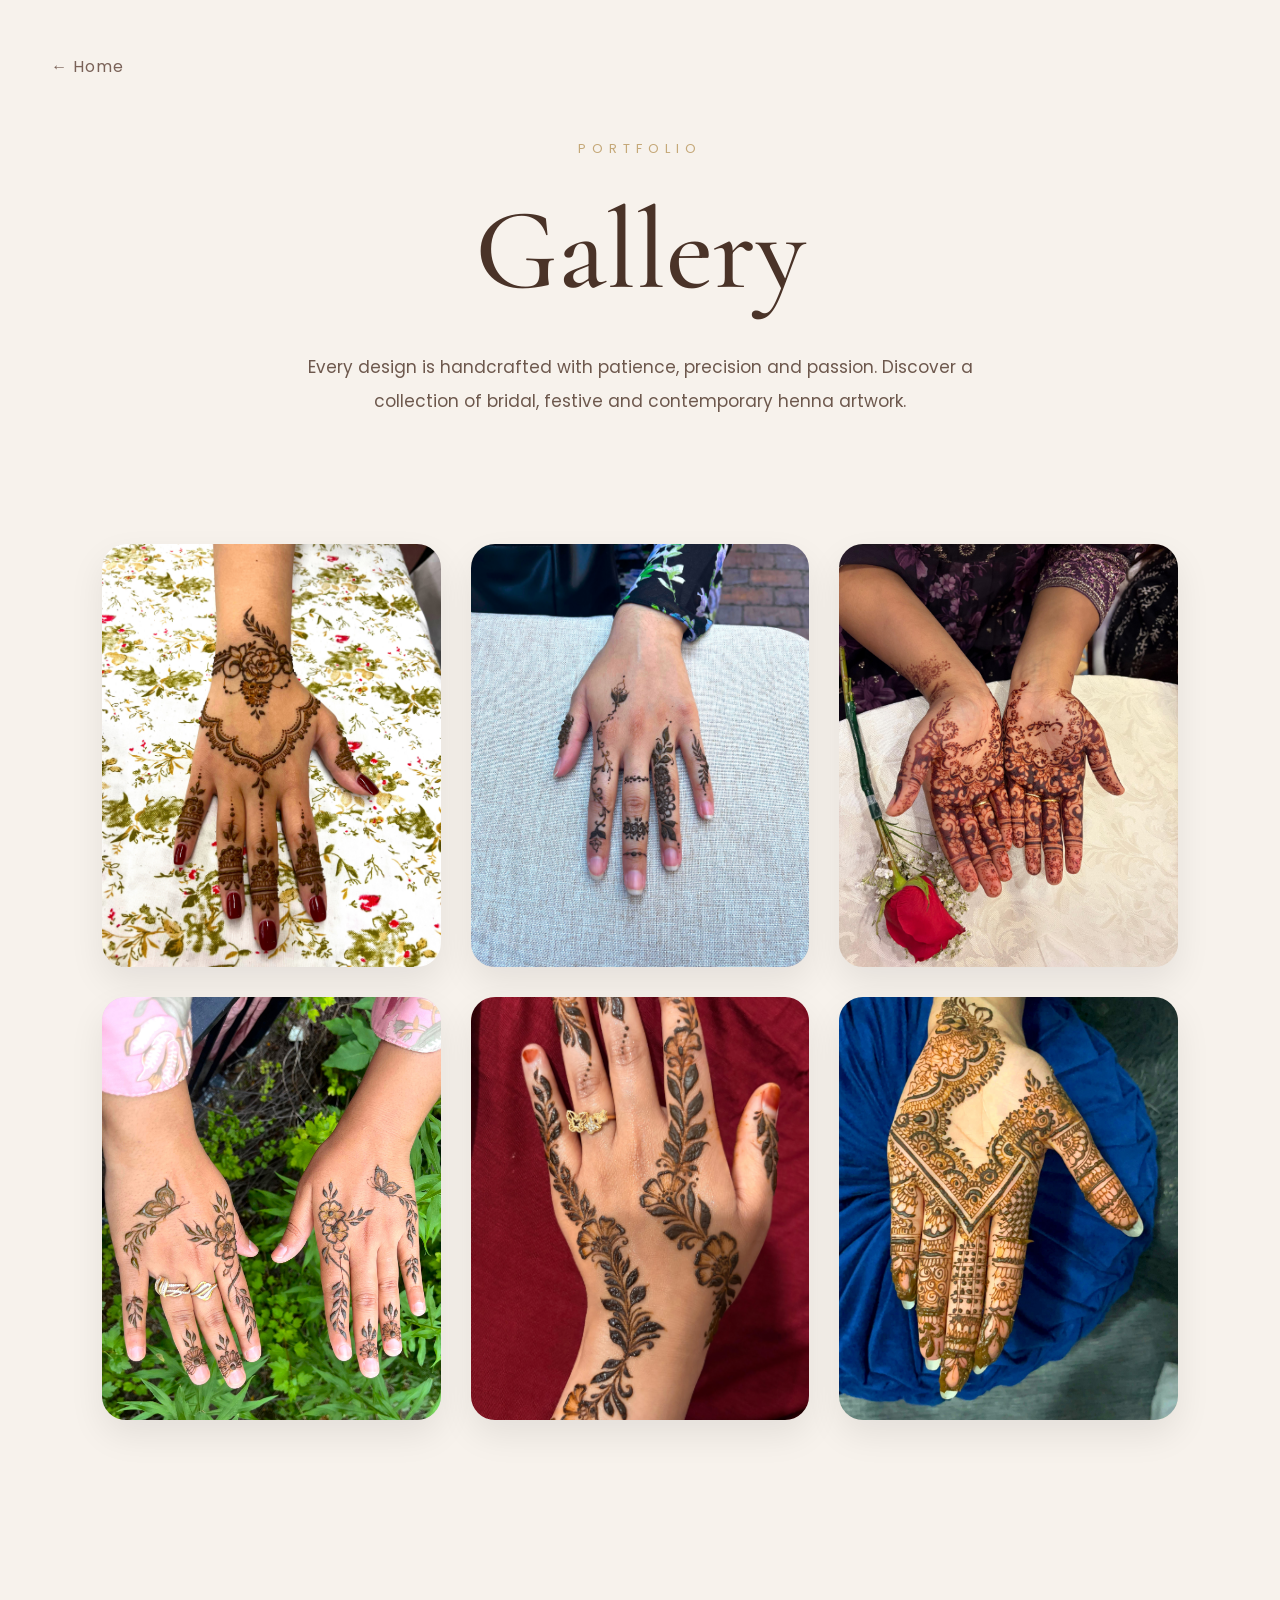
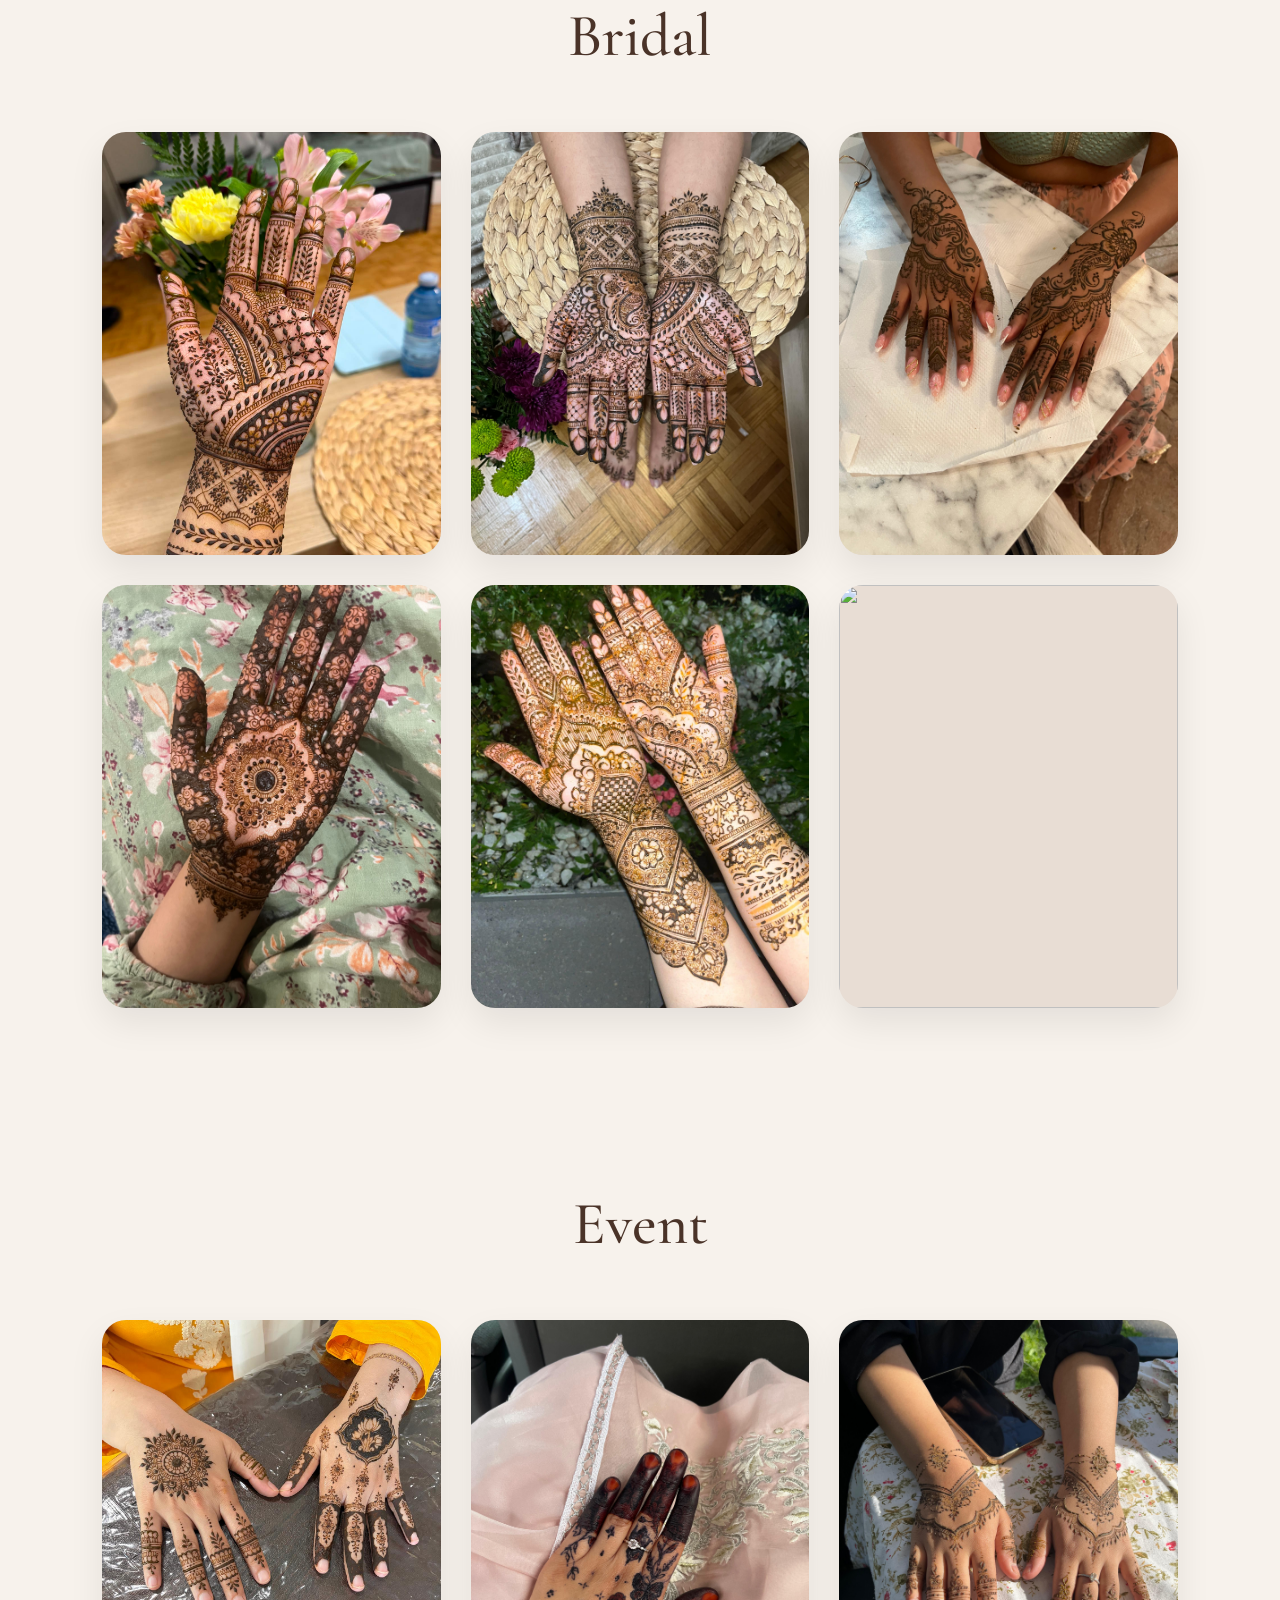
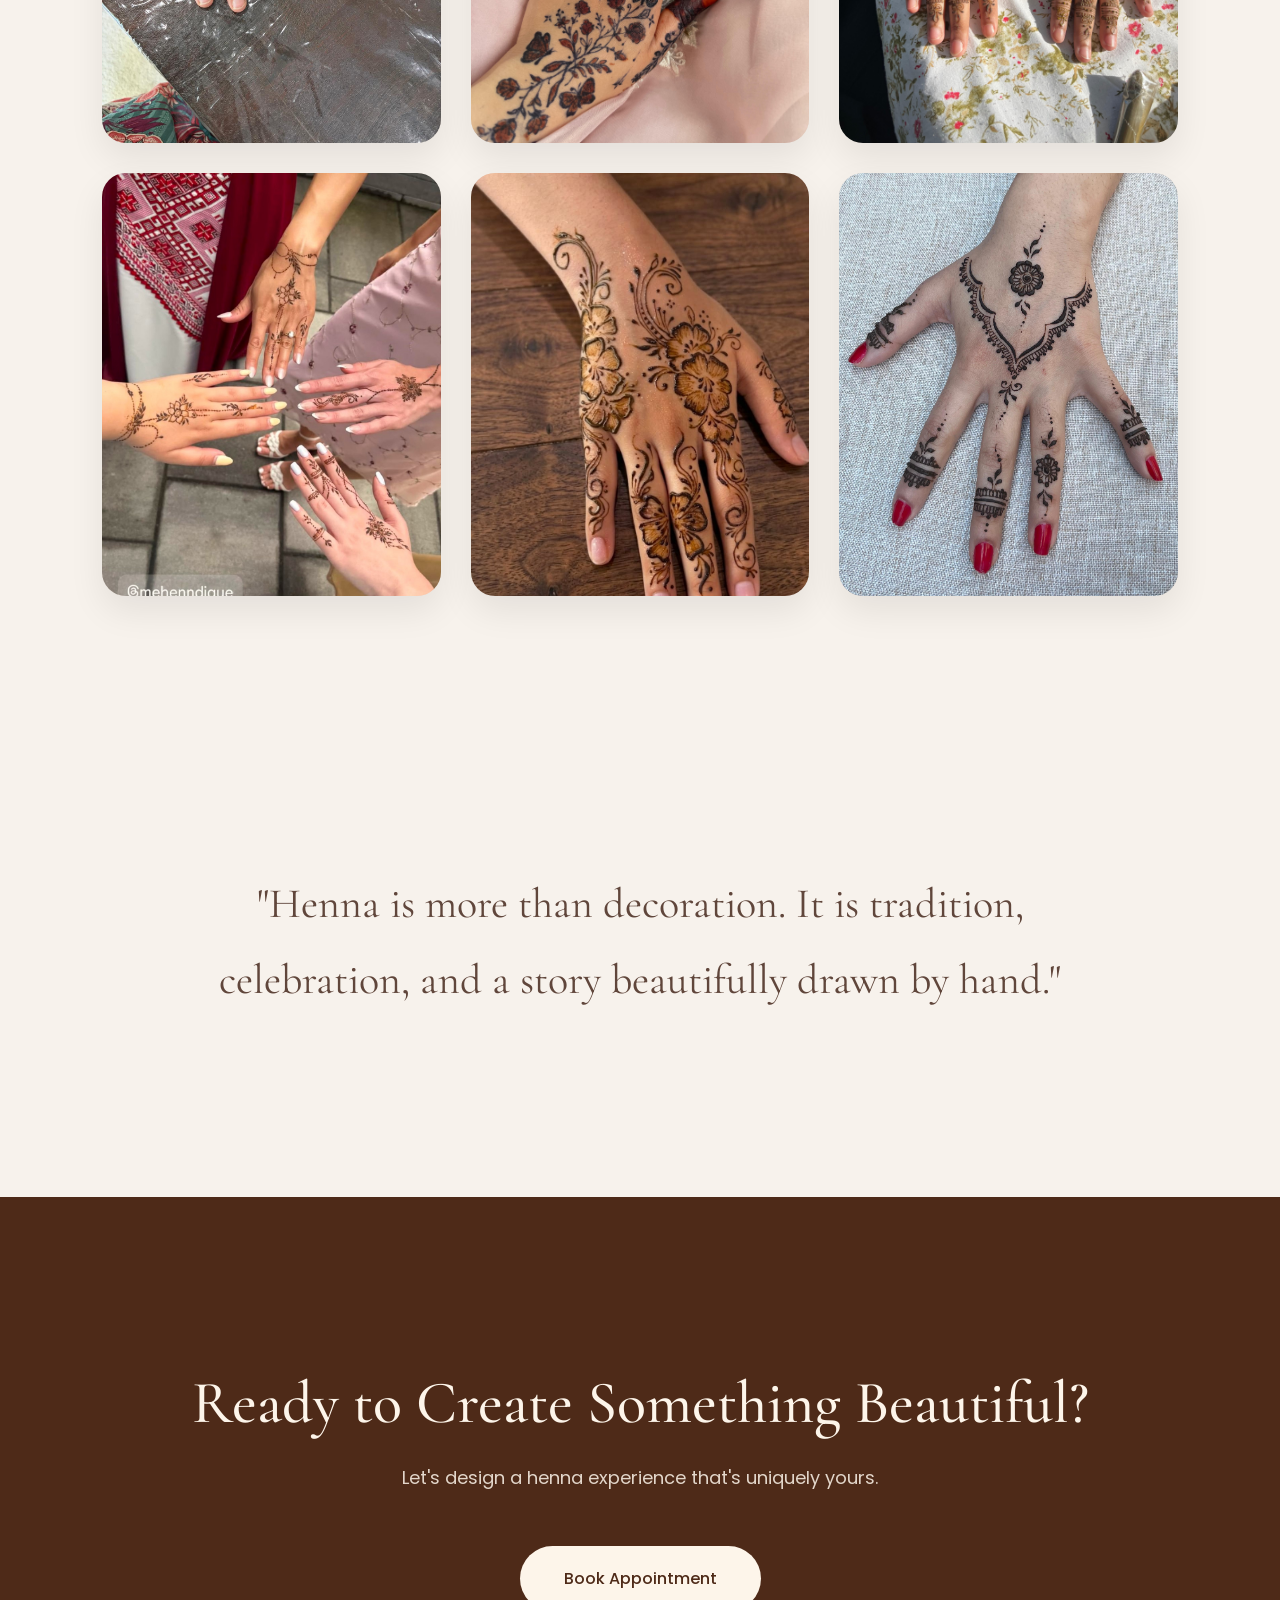
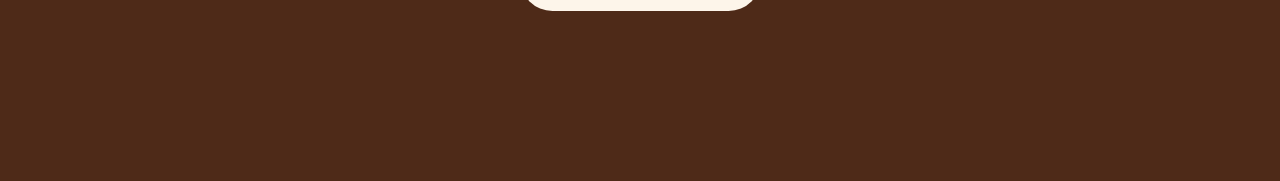
==== gallery.html @ 3caebd54 "Version Beta" ====
<!DOCTYPE html>
<html lang="en">

<head>

    <meta charset="UTF-8">
    <meta name="viewport" content="width=device-width, initial-scale=1.0">

    <title>Gallery | Mehendique</title>

    <link rel="stylesheet" href="gallerystyle.css">

    <link rel="preconnect" href="https://fonts.googleapis.com">
    <link rel="preconnect" href="https://fonts.gstatic.com" crossorigin>

    <link href="https://fonts.googleapis.com/css2?family=Cormorant+Garamond:wght@300;400;500;600&family=Poppins:wght@300;400;500&display=swap" rel="stylesheet">

</head>

<body>

<!-- ================= HERO ================= -->

<section class="hero">
    <a href="./index.html" class="home-btn">

    ← Home

</a>

    <span class="hero-small">

        PORTFOLIO

    </span>

    <h1>

        Gallery

    </h1>

    <p>

        Every design is handcrafted with patience,
        precision and passion.

        Discover a collection of bridal,
        festive and contemporary henna artwork.

    </p>

</section>


<!-- ================= GENERAL ================= -->

<section class="gallery-section">

    <div class="gallery-grid">

        <div class="card"><img src="./images/gallery_page_pic_1.jpeg" alt=""></div>
        <div class="card"><img src="./images/gallery_page_pic_2.jpeg" alt=""></div>
        <div class="card"><img src="./images/gallery_page_pic_3.jpeg" alt=""></div>
        <div class="card"><img src="./images/gallery_page_pic_4.jpeg" alt=""></div>
        <div class="card"><img src="./images/gallery_page_pic_5.jpeg" alt=""></div>
        <div class="card"><img src="./images/gallery_page_pic_6.jpeg" alt=""></div>

    </div>

</section>



<!-- ================= BRIDAL ================= -->

<section id="bridal" class="gallery-section">

    <h2>Bridal</h2>

    <div class="gallery-grid">

        <div class="card"><img src="./images/bridal_1.jpeg" alt=""></div>
        <div class="card"><img src="./images/bridal_2.jpeg" alt=""></div>
        <div class="card"><img src="./images/bridal_3.jpeg" alt=""></div>
        <div class="card"><img src="./images/bridal_4.jpeg" alt=""></div>
        <div class="card"><img src="./images/bridal_5.jpeg" alt=""></div>
        <div class="card"><img src="./images/bridal_6.jpeg" alt=""></div>

    </div>

</section>



<!-- ================= EVENT ================= -->

<section id="event" class="gallery-section">

    <h2>Event</h2>

    <div class="gallery-grid">

        <div class="card"><img src="./images/gallery_page_pic_7.jpeg" alt=""></div>
        <div class="card"><img src="./images/gallery_page_pic_8.jpeg" alt=""></div>
        <div class="card"><img src="./images/gallery_page_pic_9.jpeg" alt=""></div>
        <div class="card"><img src="./images/gallery_page_pic_10.jpeg" alt=""></div>
        <div class="card"><img src="./images/gallery_page_pic_11.jpeg" alt=""></div>
        <div class="card"><img src="./images/gallery_page_pic_12.jpeg" alt=""></div>

    </div>

</section>


<!-- ================= QUOTE ================= -->

<section class="quote">

    <p>

        "Henna is more than decoration.

        It is tradition,
        celebration,
        and a story beautifully drawn by hand."

    </p>

</section>





<!-- ================= CTA ================= -->

<section class="cta">

<h2>

Ready to Create Something Beautiful?

</h2>

<p>

Let's design a henna experience that's uniquely yours.

</p>

<a href="#" class="btn">

Book Appointment

</a>

</section>




</body>
</html>
---- gallerystyle.css ----
/* ==========================================
   RESET
========================================== */

*{
    margin:0;
    padding:0;
    box-sizing:border-box;
}

html{
    scroll-behavior:smooth;
}

body{

    background:#F7F2EC;
    color:#4A3328;

    font-family:'Poppins',sans-serif;

    overflow-x:hidden;

}


/* ==========================================
   VARIABLES
========================================== */

:root{

    --bg:#F7F2EC;
    --text:#4A3328;
    --accent:#8D6A55;
    --gold:#C5A878;
    --white:#ffffff;

}


/* ==========================================
   HERO
========================================== */

.hero{


    display:flex;

    justify-content:center;
    align-items:center;

    flex-direction:column;

    text-align:center;

    padding:6vh 4vw 4vh;

}

.hero-small{

    color:var(--gold);

    letter-spacing:6px;

    font-size:13px;

    margin-bottom:22px;

}

.hero h1{

    font-family:'Cormorant Garamond',serif;

    font-size:clamp(70px,9vw,120px);

    font-weight:500;

    margin-bottom:30px;

}

.hero p{

    max-width:720px;

    line-height:2;

    color:#6d584d;

    font-size:17px;

}

.home-btn{

    align-self:flex-start;

    margin-bottom:60px;

    text-decoration:none;

    color:#7A6258;

    font-size:16px;

    letter-spacing:1px;

    transition:.3s;

}

.home-btn:hover{

    color:#4E2A18;

    transform:translateX(-6px);

}


/* ==========================================
   FEATURE IMAGE
========================================== */

.feature-image{

    width:100%;

    padding:0 8vw 140px;

}

.feature-image img{

    width:100%;

    height:70vh;

    object-fit:cover;

    border-radius:28px;

    box-shadow:

    0 30px 60px rgba(0,0,0,.12);

}


/* ==========================================
   QUOTE
========================================== */

.quote{

    padding:180px 8vw;

    text-align:center;

}

.quote p{

    max-width:900px;

    margin:auto;

    font-family:'Cormorant Garamond',serif;

    font-size:42px;

    line-height:1.8;

    color:#60463B;

}


/* ==========================================
   CTA
========================================== */

.cta{

    padding:170px 8vw;

    background:#4E2A18;

    text-align:center;

}

.cta h2{

    font-family:'Cormorant Garamond',serif;

    font-size:60px;

    font-weight:500;

    margin-bottom:25px;

    color:#FDF5EA;

}

.cta p{

    color:#FDF5EA;

    opacity:.85;

    font-size:18px;

    margin-bottom:55px;

}

.btn{

    display:inline-flex;

    justify-content:center;
    align-items:center;

    padding:20px 44px;

    border-radius:999px;

    background:#FDF5EA;

    color:#4E2A18;

    text-decoration:none;

    font-weight:500;

    transition:.35s;

}

.btn:hover{

    transform:translateY(-5px);

    background:#ffffff;

}
/* ==========================================
   RESPONSIVE
========================================== */

@media(max-width:900px){

nav{

    display:none;

}

.hero{

    min-height:80vh;

}

.hero h1{

    font-size:70px;

}

.hero p{

    font-size:16px;

}

.quote p{

    font-size:30px;

}

.cta h2{

    font-size:42px;

}

}

/* ==========================================
   GALLERY
========================================== */

.gallery-section{

    padding:90px 8vw;

}

.gallery-section h2{

    font-family:'Cormorant Garamond',serif;

    font-size:60px;

    font-weight:500;

    text-align:center;

    margin-bottom:60px;

    color:var(--text);

}

.gallery-grid{

    display:grid;

    grid-template-columns:repeat(3,1fr);

    gap:30px;

}

.card{

    aspect-ratio:4/5;

    border-radius:24px;

    overflow:hidden;

    background:#e8ddd4;

    position:relative;

    box-shadow:
    0 15px 35px rgba(0,0,0,.08);

    transition:.4s;

}

.card img{

    width:100%;
    height:100%;

    object-fit:cover;

    display:block;

}

.card:hover{

    transform:translateY(-8px);

    box-shadow:
    0 25px 45px rgba(0,0,0,.12);

}

@media(max-width:900px){

.gallery-grid{

    grid-template-columns:repeat(2,1fr);

}

}

@media(max-width:600px){

.gallery-grid{

    grid-template-columns:1fr;

}

.gallery-section h2{

    font-size:42px;

}

}
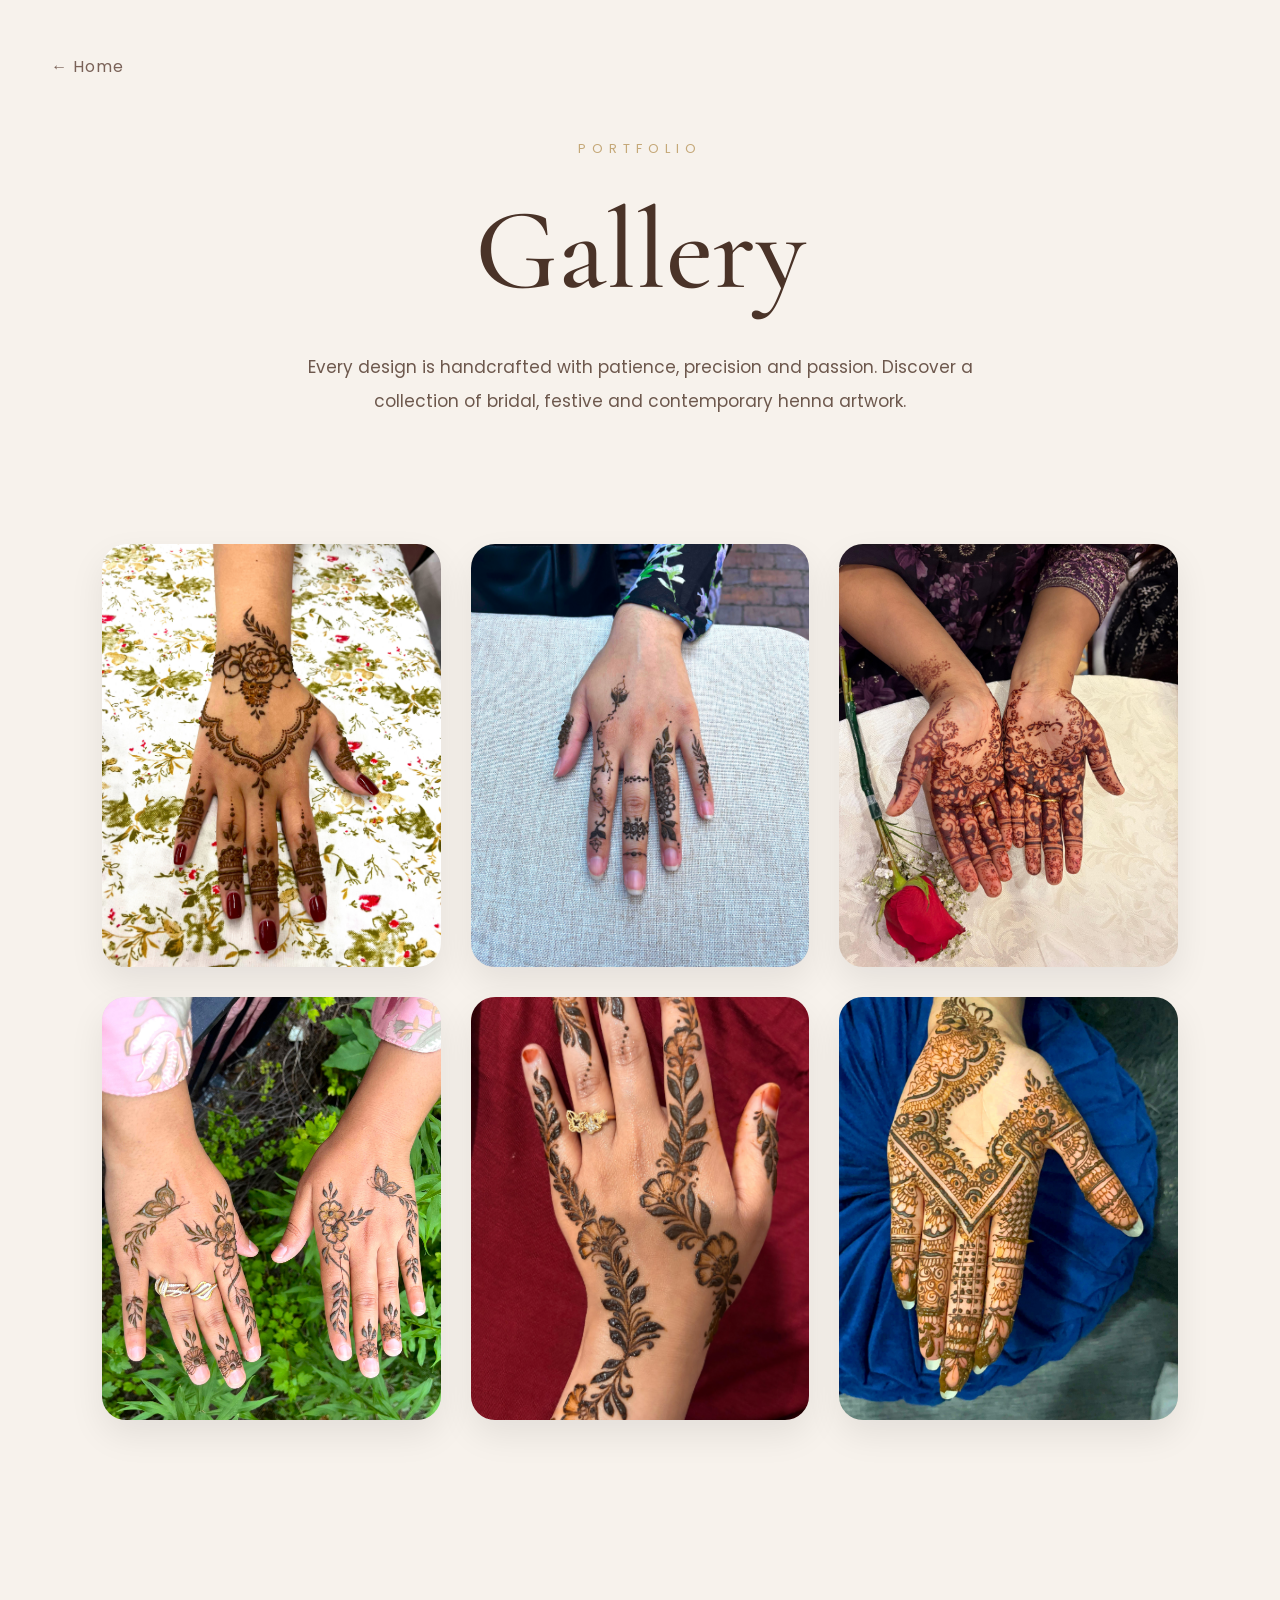
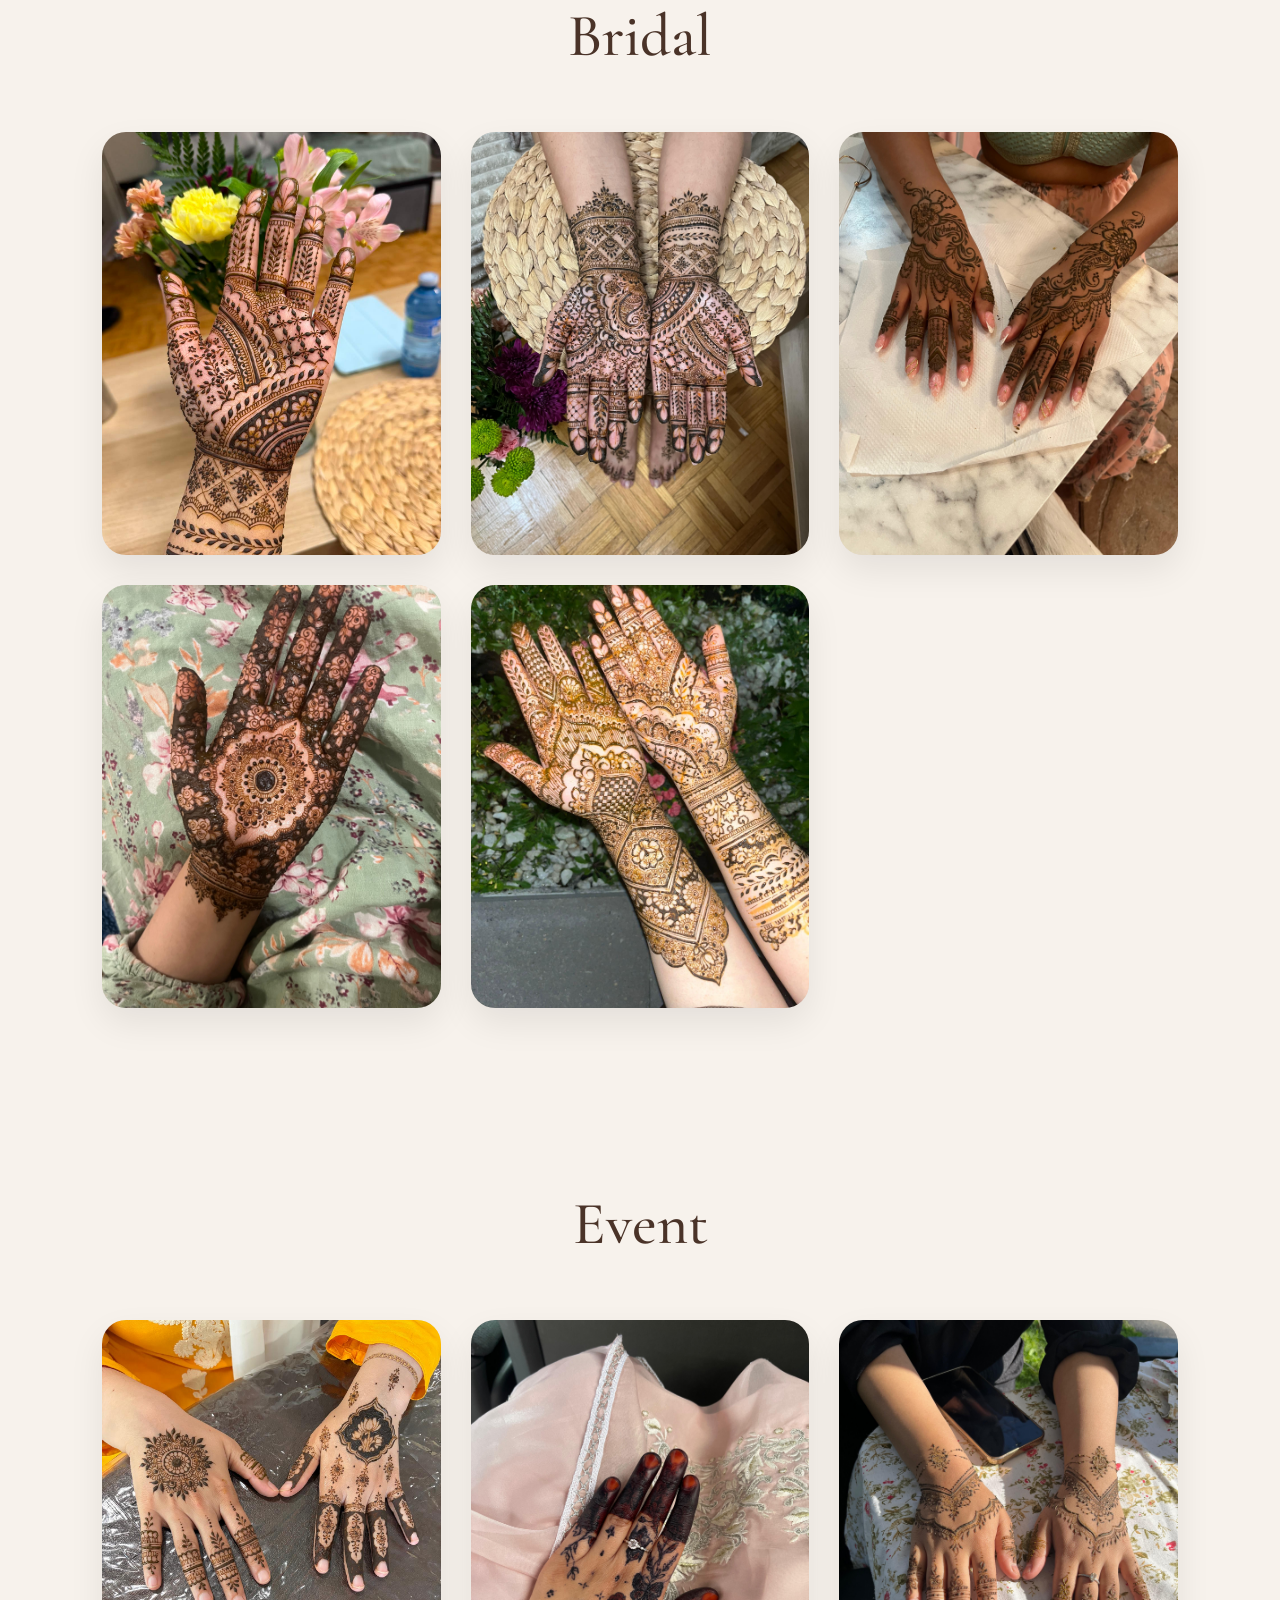
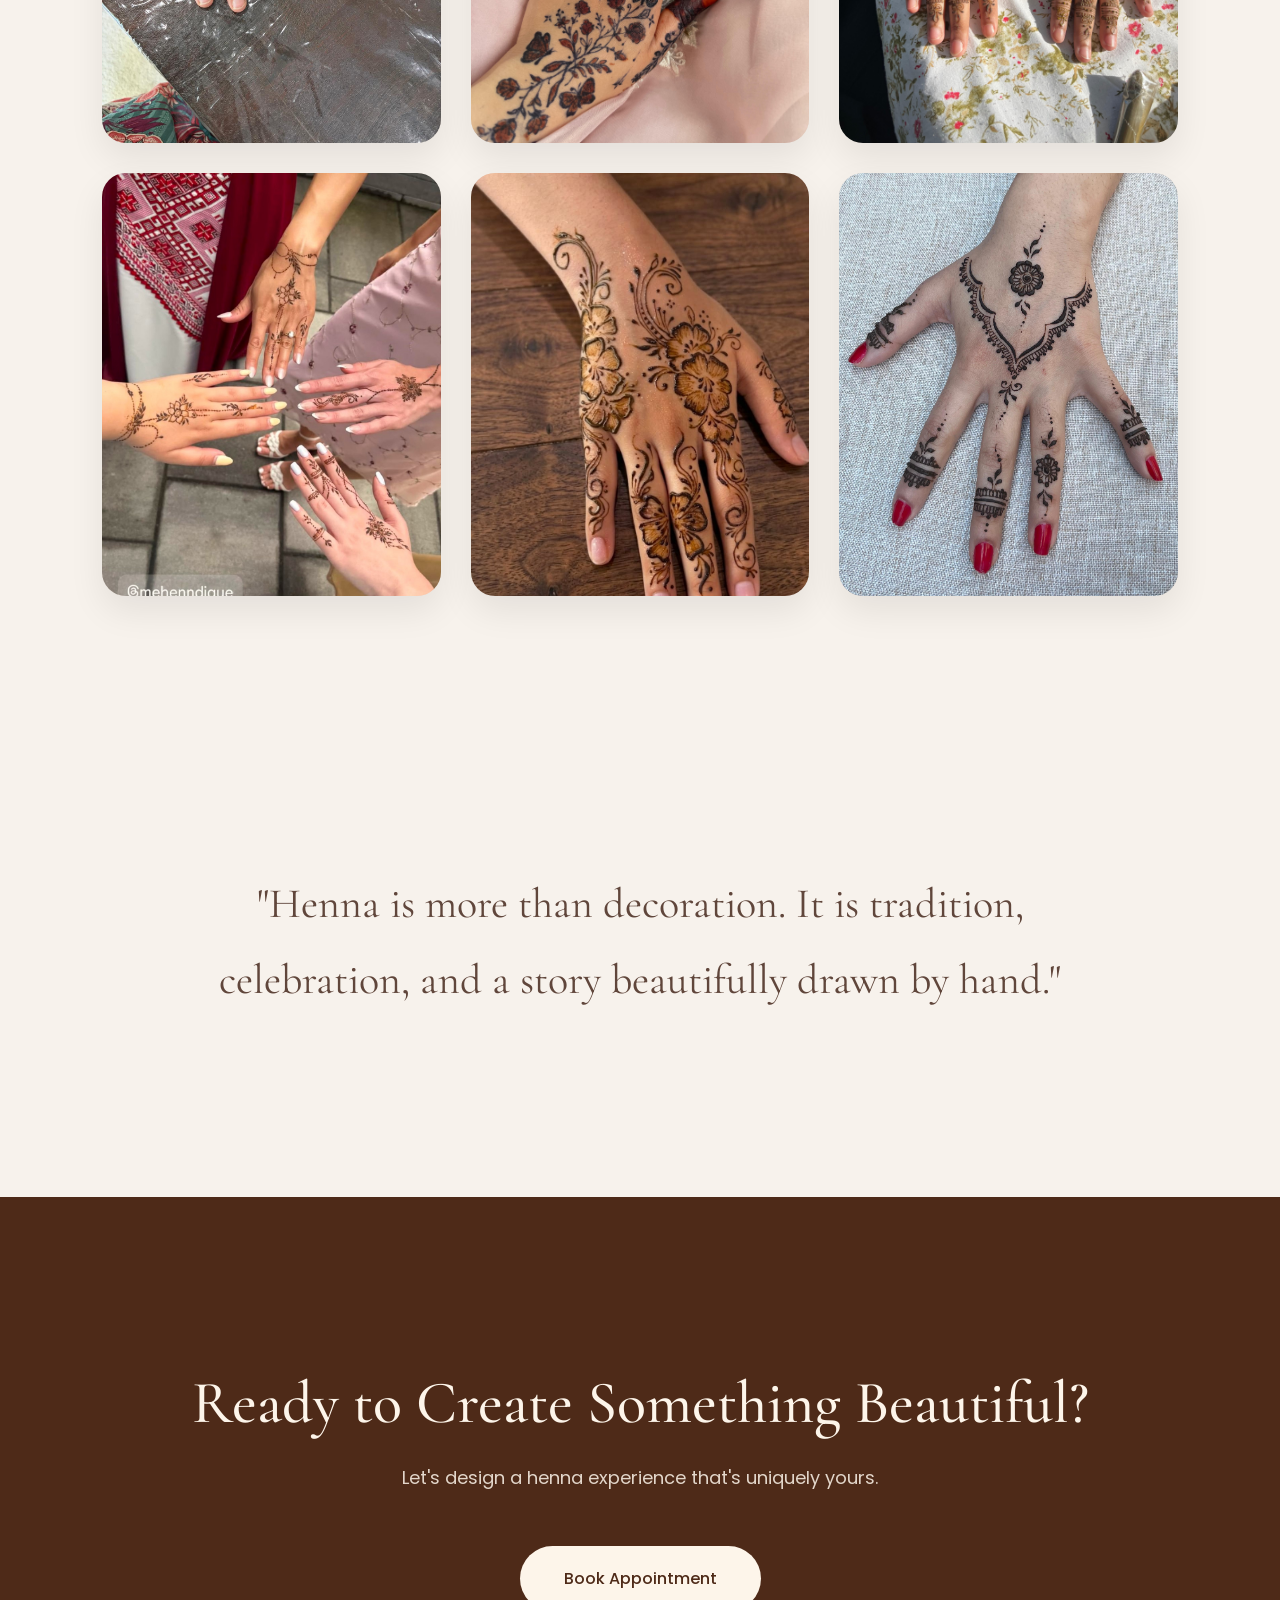
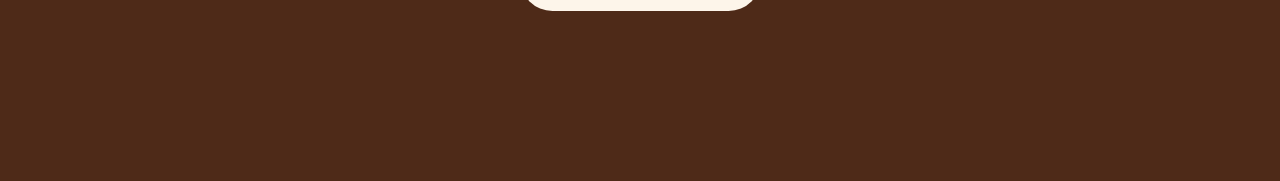
==== commit d31a6c54: "About section and Footer contact info added, fixed all clickable links - Final Release" ====
--- a/gallery.html
+++ b/gallery.html
@@ -85,7 +85,6 @@
         <div class="card"><img src="./images/bridal_3.jpeg" alt=""></div>
         <div class="card"><img src="./images/bridal_4.jpeg" alt=""></div>
         <div class="card"><img src="./images/bridal_5.jpeg" alt=""></div>
-        <div class="card"><img src="./images/bridal_6.jpeg" alt=""></div>
 
     </div>
 
@@ -149,7 +148,7 @@
 
 </p>
 
-<a href="#" class="btn">
+<a href="https://wa.me/16479221187" class="btn">
 
 Book Appointment
 
--- a/gallerystyle.css
+++ b/gallerystyle.css
@@ -121,6 +121,57 @@
 
 }
 
+/* ---------------- MOBILE HERO ---------------- */
+
+@media (max-width:768px){
+
+    .hero{
+
+        padding:1.5rem 1.5rem 3rem;
+
+    }
+
+    .home-btn{
+
+        align-self:flex-start;
+
+        margin-bottom:2.5rem;
+
+        font-size:.95rem;
+
+    }
+
+    .hero-small{
+
+        font-size:.7rem;
+
+        letter-spacing:4px;
+
+        margin-bottom:1rem;
+
+    }
+
+    .hero h1{
+
+        font-size:clamp(3rem,12vw,4.5rem);
+
+        line-height:1.05;
+
+        margin-bottom:1.25rem;
+
+    }
+
+    .hero p{
+
+        max-width:100%;
+
+        font-size:1rem;
+
+        line-height:1.7;
+
+    }
+
+}
 
 /* ==========================================
    FEATURE IMAGE
@@ -264,8 +315,6 @@
 
 .hero{
 
-    min-height:80vh;
-
 }
 
 .hero h1{
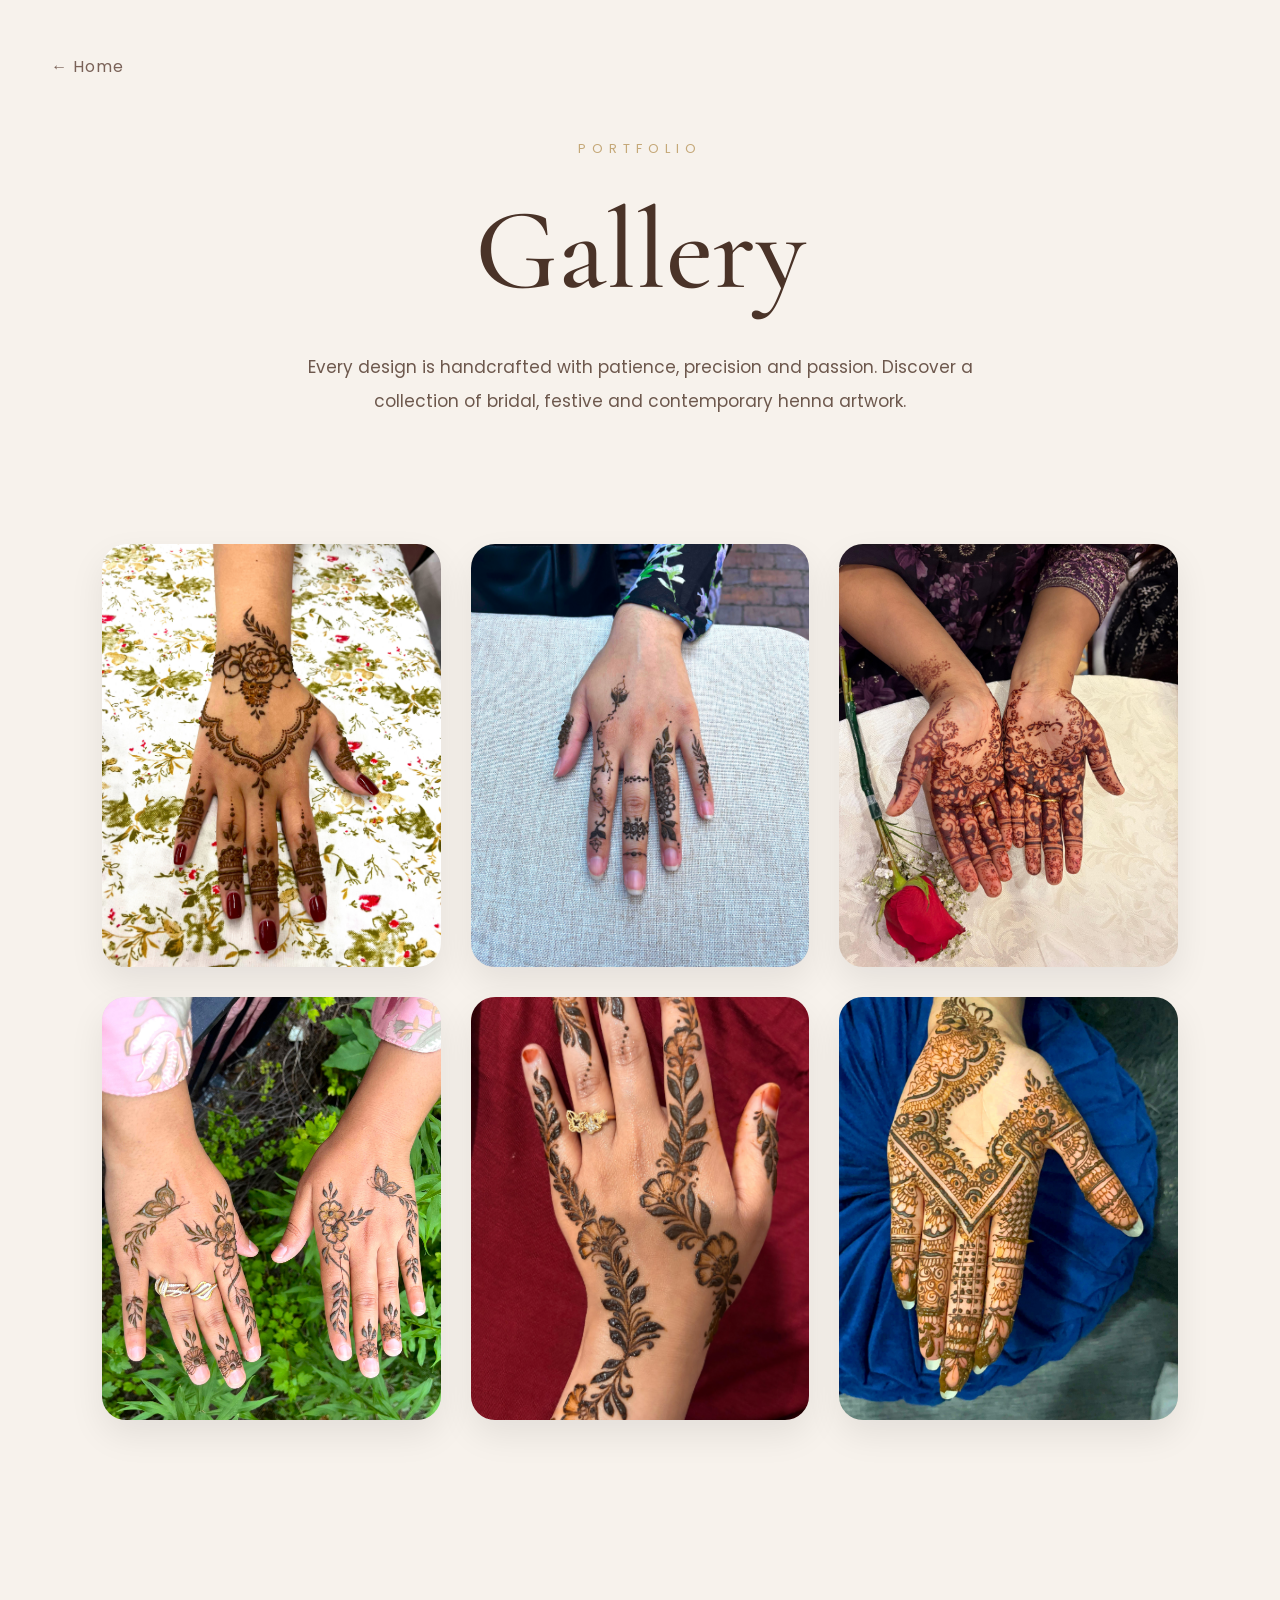
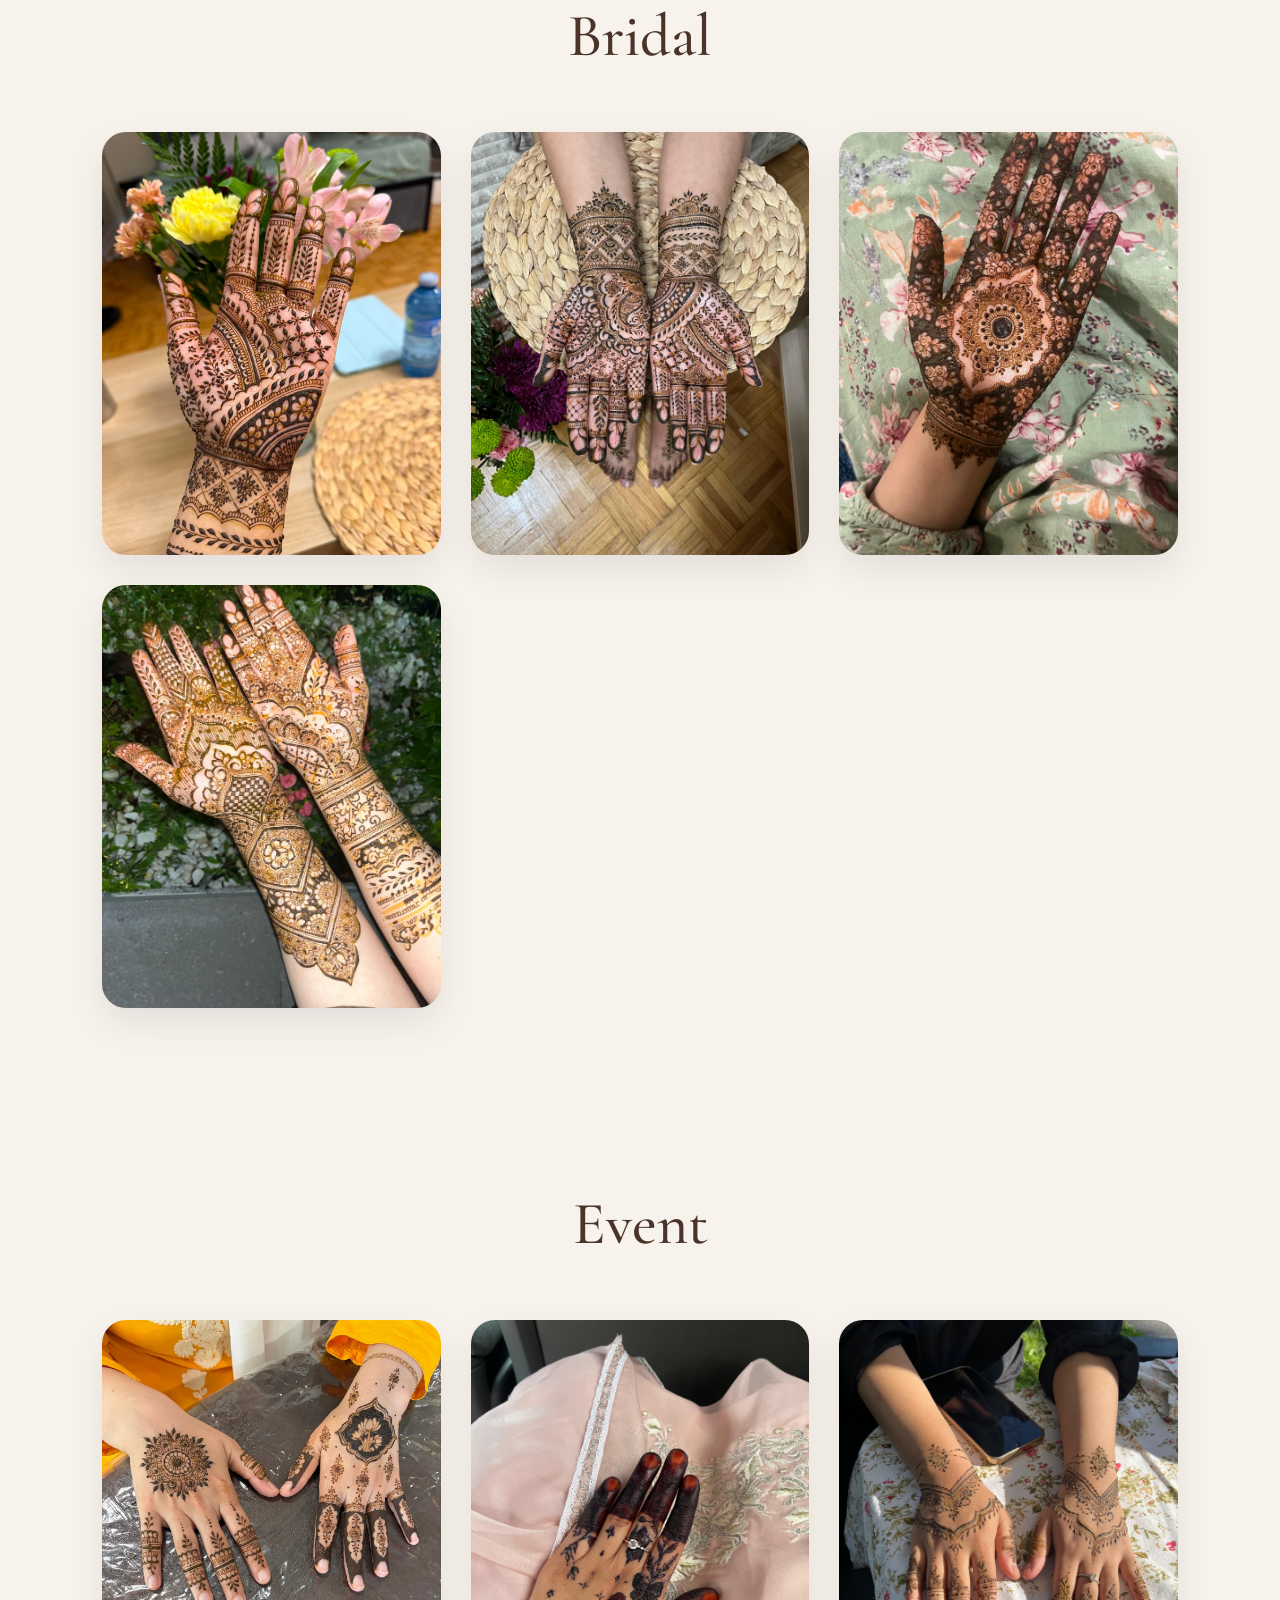
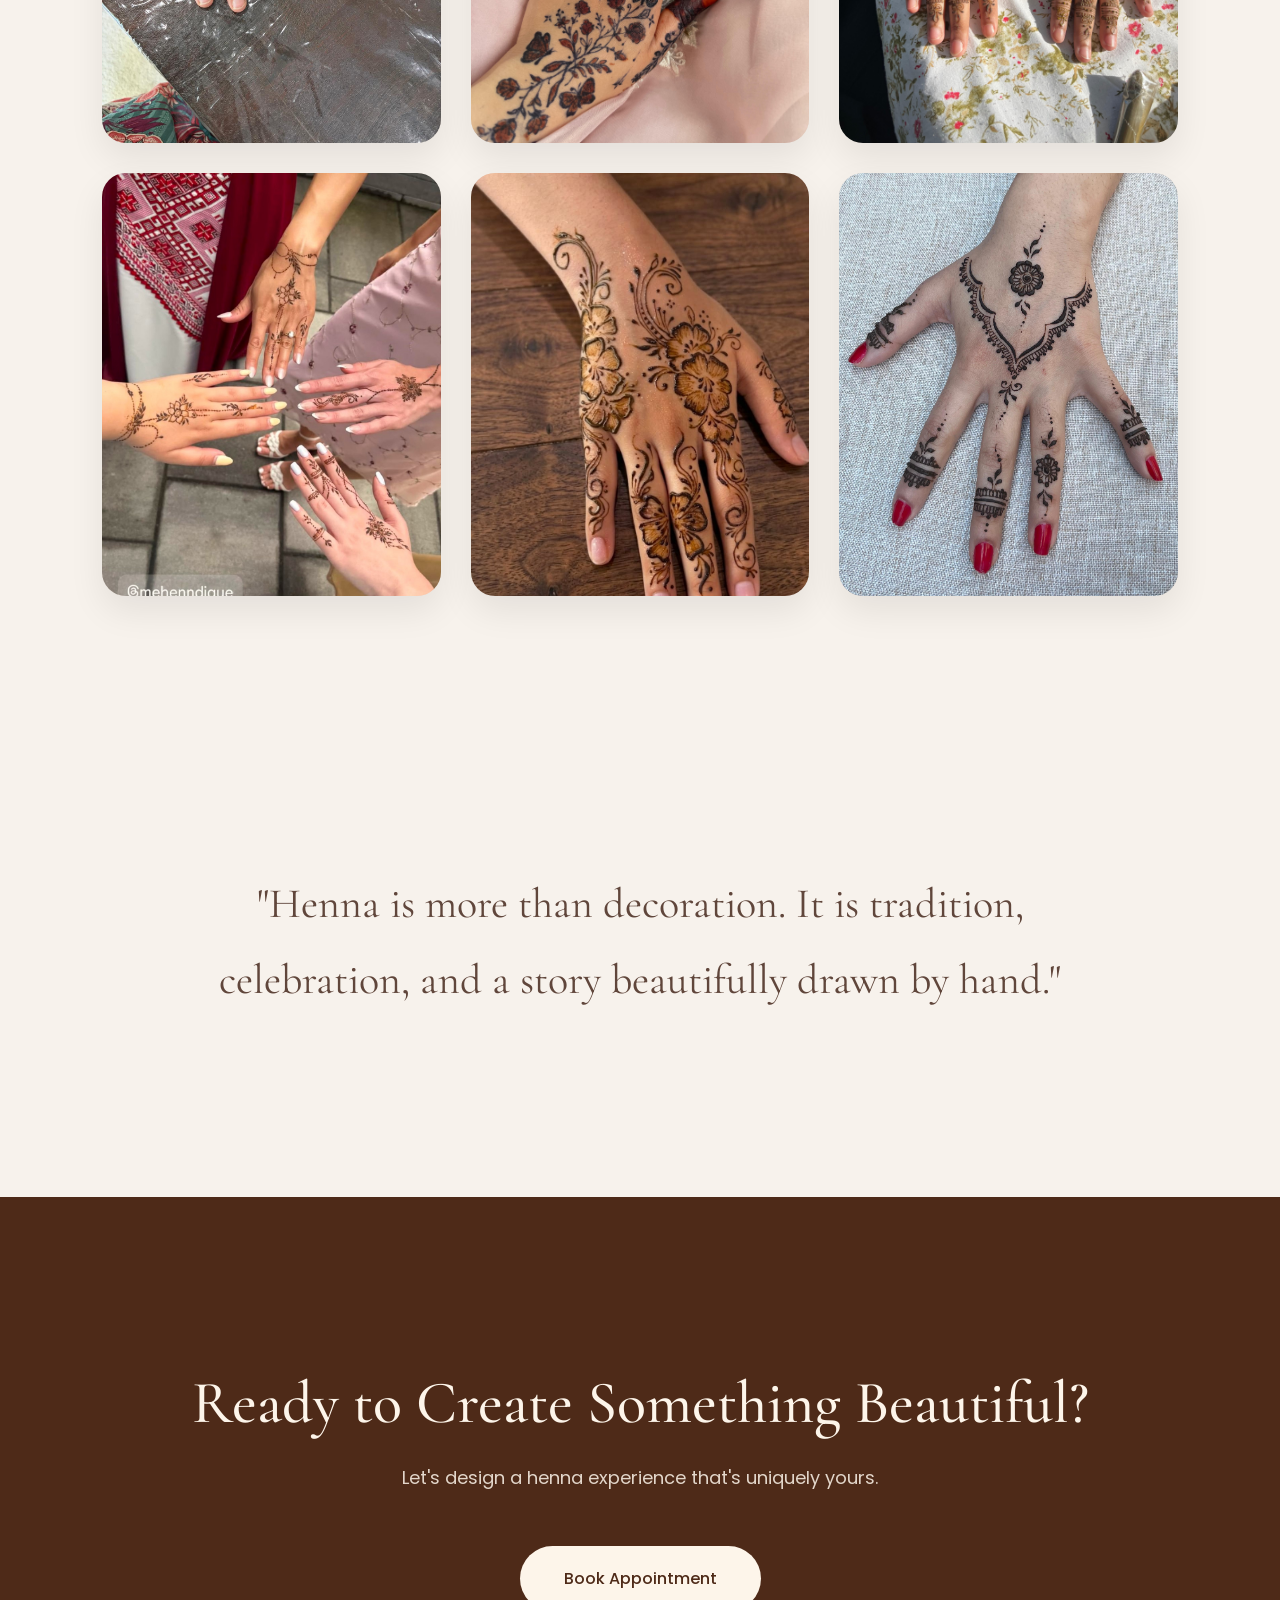
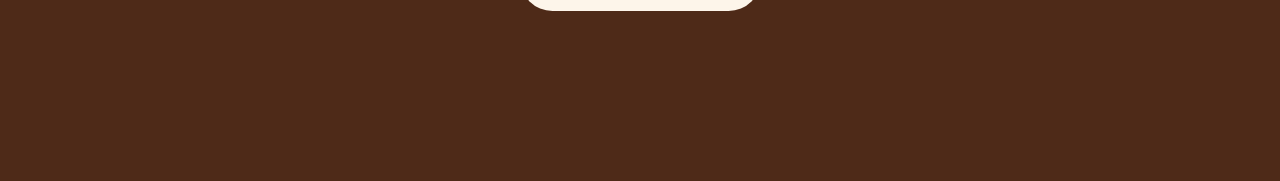
==== commit 40bbc4e6: "Aboutme,bridalimageremove,booking_line,banner image" ====
--- a/gallery.html
+++ b/gallery.html
@@ -82,7 +82,6 @@
 
         <div class="card"><img src="./images/bridal_1.jpeg" alt=""></div>
         <div class="card"><img src="./images/bridal_2.jpeg" alt=""></div>
-        <div class="card"><img src="./images/bridal_3.jpeg" alt=""></div>
         <div class="card"><img src="./images/bridal_4.jpeg" alt=""></div>
         <div class="card"><img src="./images/bridal_5.jpeg" alt=""></div>
 
